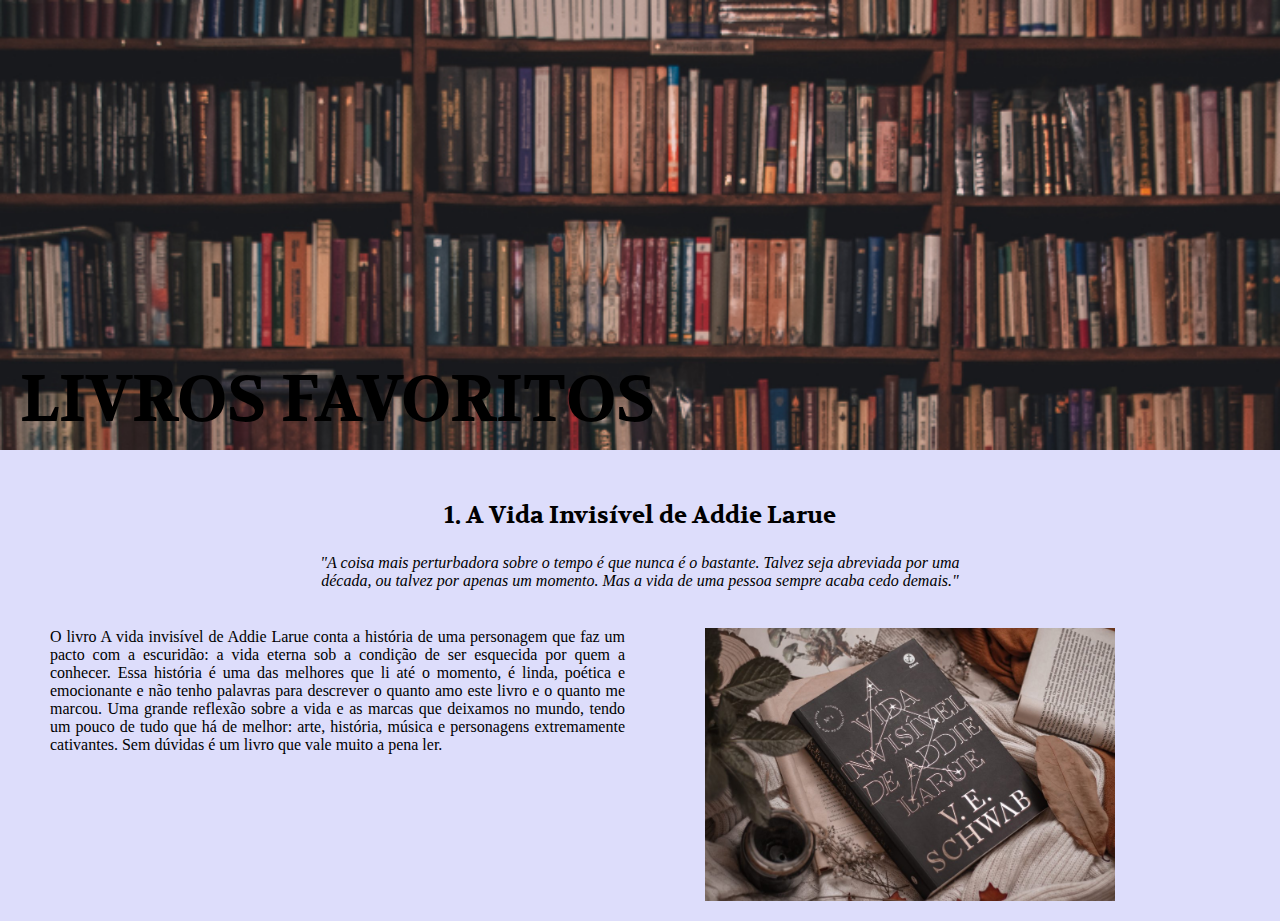
==== livros.html @ ccfc277c "Create livros.html" ====
<!DOCTYPE html>
<html>
<head>
    <meta charset='utf-8'>
    <meta http-equiv='X-UA-Compatible' content='IE=edge'>
    <title>Livros</title>
    <meta name='viewport' content='width=device-width, initial-scale=1'>
    <link rel='stylesheet' type='text/css' media='screen' href='style.css'>
    <script src='main.js'></script>
</head>
<body>

    <div class="parallax">
        <main>
            <section class=" module parallax imagem-2">
                <h1>Livros Favoritos</h1>
            </section>
        </main>
    </div>

    <h2>1. A Vida Invisível de Addie Larue</h2>
    <br>
    <p class="frase">"A coisa mais perturbadora sobre o tempo é que nunca é o bastante. Talvez seja abreviada por uma década, ou talvez por apenas um momento. Mas a vida de uma pessoa sempre acaba cedo demais."</p>
    <br>

    <div class="container">
        <div class="descrição">
            <p>O livro A vida invisível de Addie Larue conta a história de uma personagem que faz um pacto com a escuridão: a vida eterna sob a condição de ser esquecida por quem a conhecer.
                Essa história é uma das melhores que li até o momento, é linda, poética e emocionante e não tenho palavras para descrever o quanto amo este livro e o quanto me marcou. Uma grande reflexão sobre a vida e as marcas que deixamos no mundo, tendo um pouco de tudo que há de melhor: arte, história, música e personagens extremamente cativantes. Sem dúvidas é um livro que vale muito a pena ler.
            </p>
        </div>
        <div class="imagem">
            <img src="Addie.jpeg" alt="Imagem">
        </div>
    </div>
    
</body>
</html>
---- style.css ----
@import url('https://fonts.googleapis.com/css2?family=Cormorant:ital,wght@0,300..700;1,300..700&family=Ovo&family=Volkhov:ital,wght@0,400;0,700;1,400;1,700&display=swap');

*{
    margin: 0;
    padding: 0;
    box-sizing: border-box;
}

body{
    
    background-color: rgb(221, 221, 251);
    word-wrap: break-word;
    overflow-wrap: break-word;
}


.parallax{
    width: 100%;
}

main{
    display: block;
    background-color:  white;
}

.container{
    margin: 0 auto;
    padding: 0 300px;
}

section.module h1{
    color: rgb(0, 0, 0);
    font-family: "Volkhov", serif;
    font-size: 65px;
    font-weight: 1100;
    text-transform: uppercase;
    position: absolute;
    top: 80%;
    margin-left: 20px;
}

h3{
    color: rgb(0, 0, 0);
    font-family: "Volkhov", serif;
    margin-bottom: 25px;
    font-weight: 900;
    font-size: 30px;
}

h2{
    color: rgb(0, 0, 0);
    font-family: "Volkhov", serif;
    text-align: center;
    padding-top: 50px;
    padding-bottom: 5px;
}

section.module.texto{
    text-align: center;
    padding: 40px 0;
    background-color: rgb(221, 221, 251);
}

section.module.parallax{
    display: flex;
    height: 50vh !important;
    width: 100%;
    position: relative;
    overflow: hidden;
    background-position: 50% 50%;
    background-repeat: no-repeat;
    background-attachment: fixed;
    background-size: cover;
}

section.module.imagem{
    background-image: url(https://getwallpapers.com/wallpaper/full/6/f/8/907079-van-gogh-wallpaper-1920x1080-for-phone.jpg);
}

section.module.imagem-2{
    background-image: url(livro.png);
}

.menu{
    text-align: center;
    padding: 10px;
    background-color: rgb(210, 210, 235);
    border-radius: 4px;
    text-decoration: none;
    color: rgb(0, 0, 0);
}

.menu:hover{
    background-color: rgb(172, 172, 248);
    color: rgb(0, 0, 0);
}

.frase{
    font-style: italic;
    text-align: center;
    margin: 0 auto;
    padding: 0 300px;
}

.container {
    display: flex;
    width: 100%;
    padding: 20px 0 20px 0;
  }

.descrição{
    flex: 1;
    padding-left: 50px;
    text-align: justify;
}

.imagem {
    flex: 1;
    display: flex;
    padding-left: 80px;
  }
  
  .imagem img {
    width: 80%;
    height: auto;
    padding-right: 50px;

  }
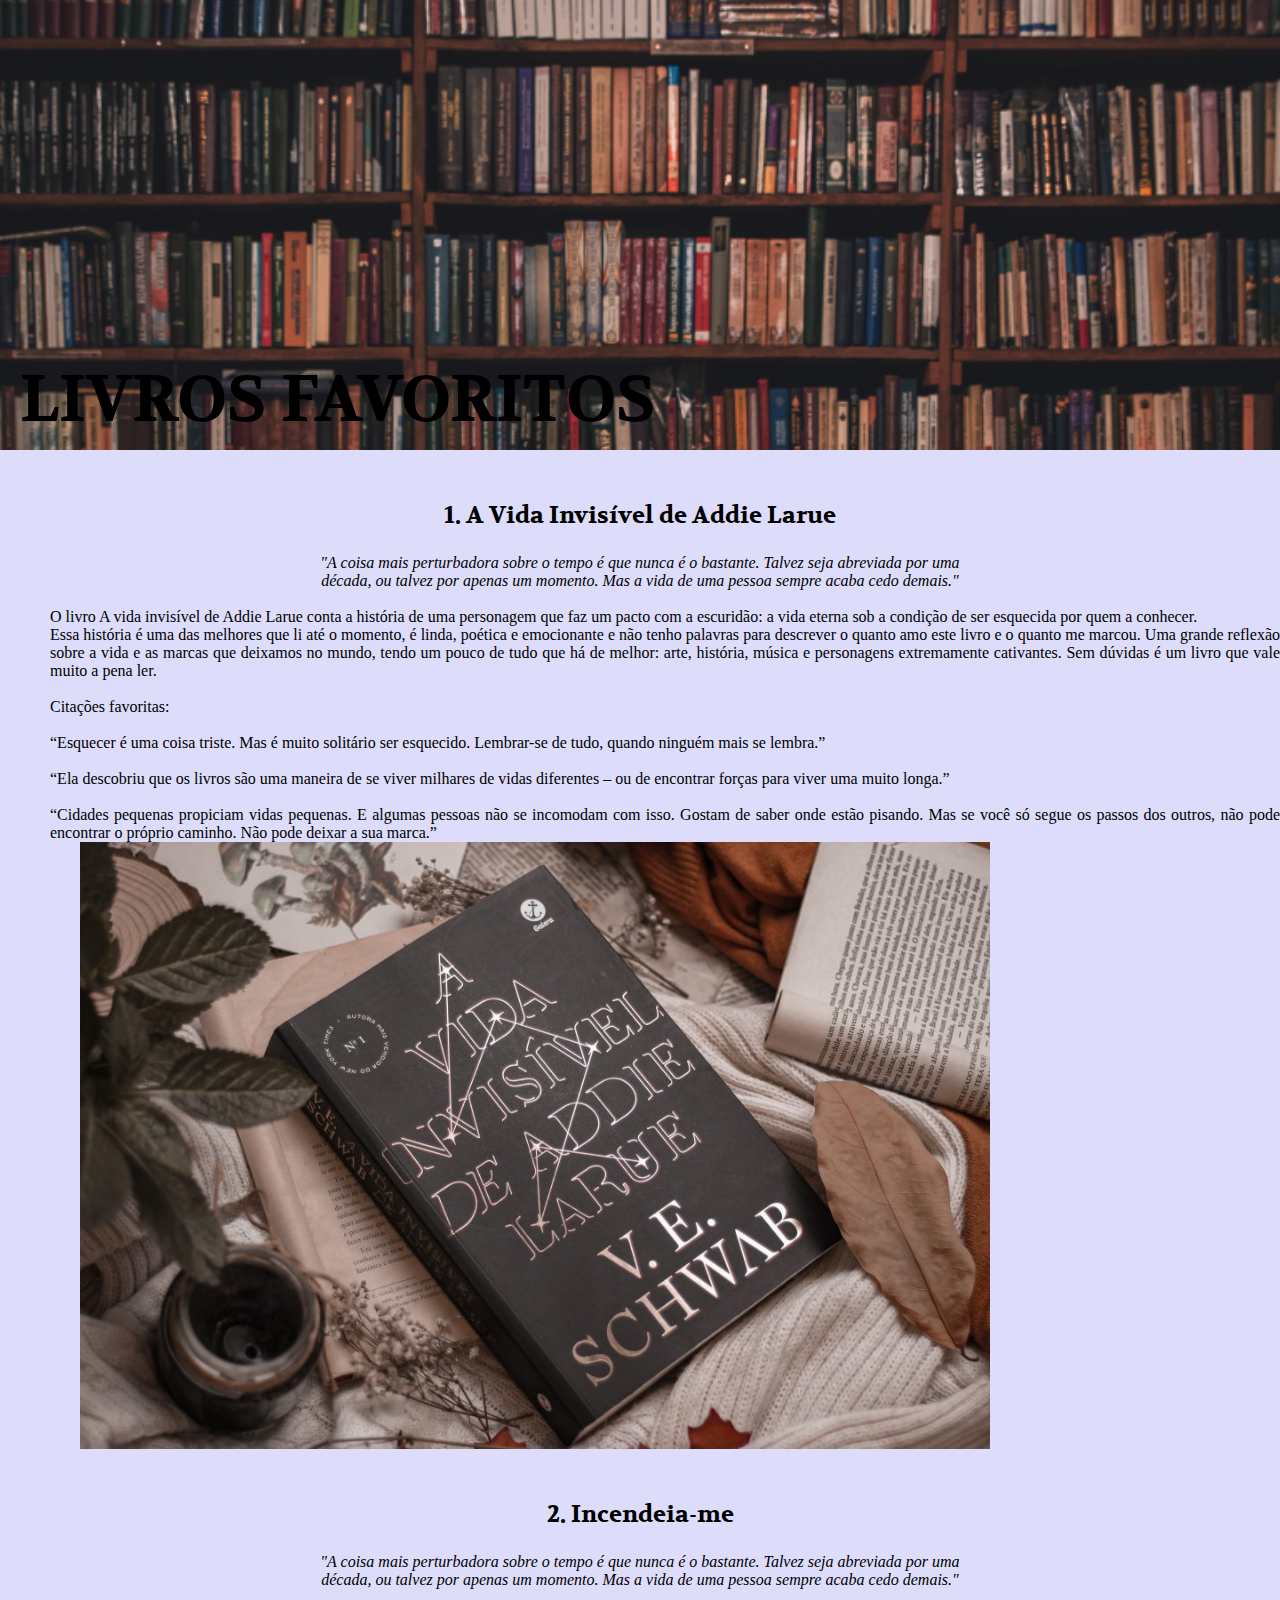
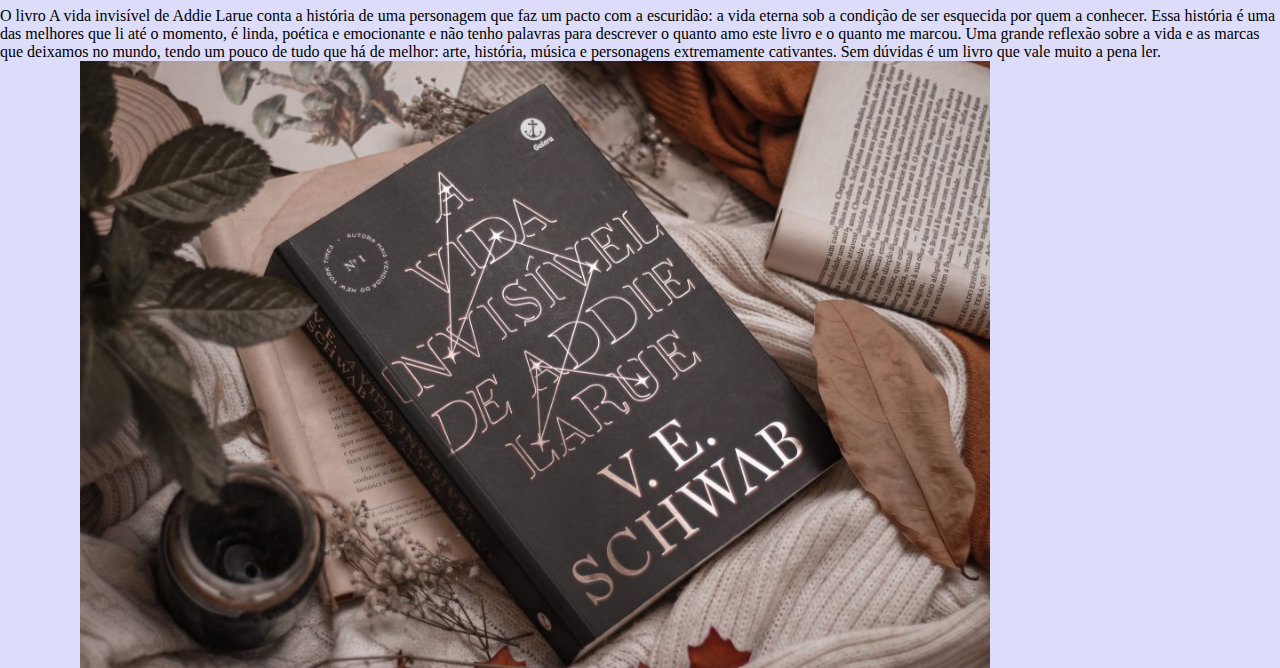
==== commit a732ad8f: "Update livros.html" ====
--- a/livros.html
+++ b/livros.html
@@ -7,8 +7,9 @@
     <meta name='viewport' content='width=device-width, initial-scale=1'>
     <link rel='stylesheet' type='text/css' media='screen' href='style.css'>
     <script src='main.js'></script>
+
 </head>
-<body>
+<body class="livro">
 
     <div class="parallax">
         <main>
@@ -23,8 +24,36 @@
     <p class="frase">"A coisa mais perturbadora sobre o tempo é que nunca é o bastante. Talvez seja abreviada por uma década, ou talvez por apenas um momento. Mas a vida de uma pessoa sempre acaba cedo demais."</p>
     <br>
 
-    <div class="container">
+    <div class="container-1">
         <div class="descrição">
+            <p>O livro A vida invisível de Addie Larue conta a história de uma personagem que faz um pacto com a escuridão: a vida eterna sob a condição de ser esquecida por quem a conhecer.<br>
+                Essa história é uma das melhores que li até o momento, é linda, poética e emocionante e não tenho palavras para descrever o quanto amo este livro e o quanto me marcou. Uma grande reflexão sobre a vida e as marcas que deixamos no mundo, tendo um pouco de tudo que há de melhor: arte, história, música e personagens extremamente cativantes. Sem dúvidas é um livro que vale muito a pena ler.
+            </p>
+            <br>
+            <p>Citações favoritas:</p>
+            <br>
+            <p class="frase-2">“Esquecer é uma coisa triste. Mas é muito solitário ser esquecido. Lembrar-se de tudo, quando ninguém mais se lembra.”
+            </p>
+            <br>
+            <p class="frase-3"> “Ela descobriu que os livros são uma maneira de se viver milhares de vidas diferentes – ou de encontrar forças para viver uma muito longa.”
+            </p>
+            <br>
+            <p class="frase-4"> “Cidades pequenas propiciam vidas pequenas. E algumas pessoas não se incomodam com isso. Gostam de saber onde estão pisando. Mas se você só segue os passos dos outros, não pode encontrar o próprio caminho. Não pode deixar a sua marca.”
+            </p>
+
+        </div>
+        <div class="imagem">
+            <img src="Addie.jpeg" alt="Imagem">
+        </div>
+    </div>
+
+    <h2>2. Incendeia-me</h2>
+    <br>
+    <p class="frase">"A coisa mais perturbadora sobre o tempo é que nunca é o bastante. Talvez seja abreviada por uma década, ou talvez por apenas um momento. Mas a vida de uma pessoa sempre acaba cedo demais."</p>
+    <br>
+
+    <div class="container-1">
+        <div class="descrição-2">
             <p>O livro A vida invisível de Addie Larue conta a história de uma personagem que faz um pacto com a escuridão: a vida eterna sob a condição de ser esquecida por quem a conhecer.
                 Essa história é uma das melhores que li até o momento, é linda, poética e emocionante e não tenho palavras para descrever o quanto amo este livro e o quanto me marcou. Uma grande reflexão sobre a vida e as marcas que deixamos no mundo, tendo um pouco de tudo que há de melhor: arte, história, música e personagens extremamente cativantes. Sem dúvidas é um livro que vale muito a pena ler.
             </p>
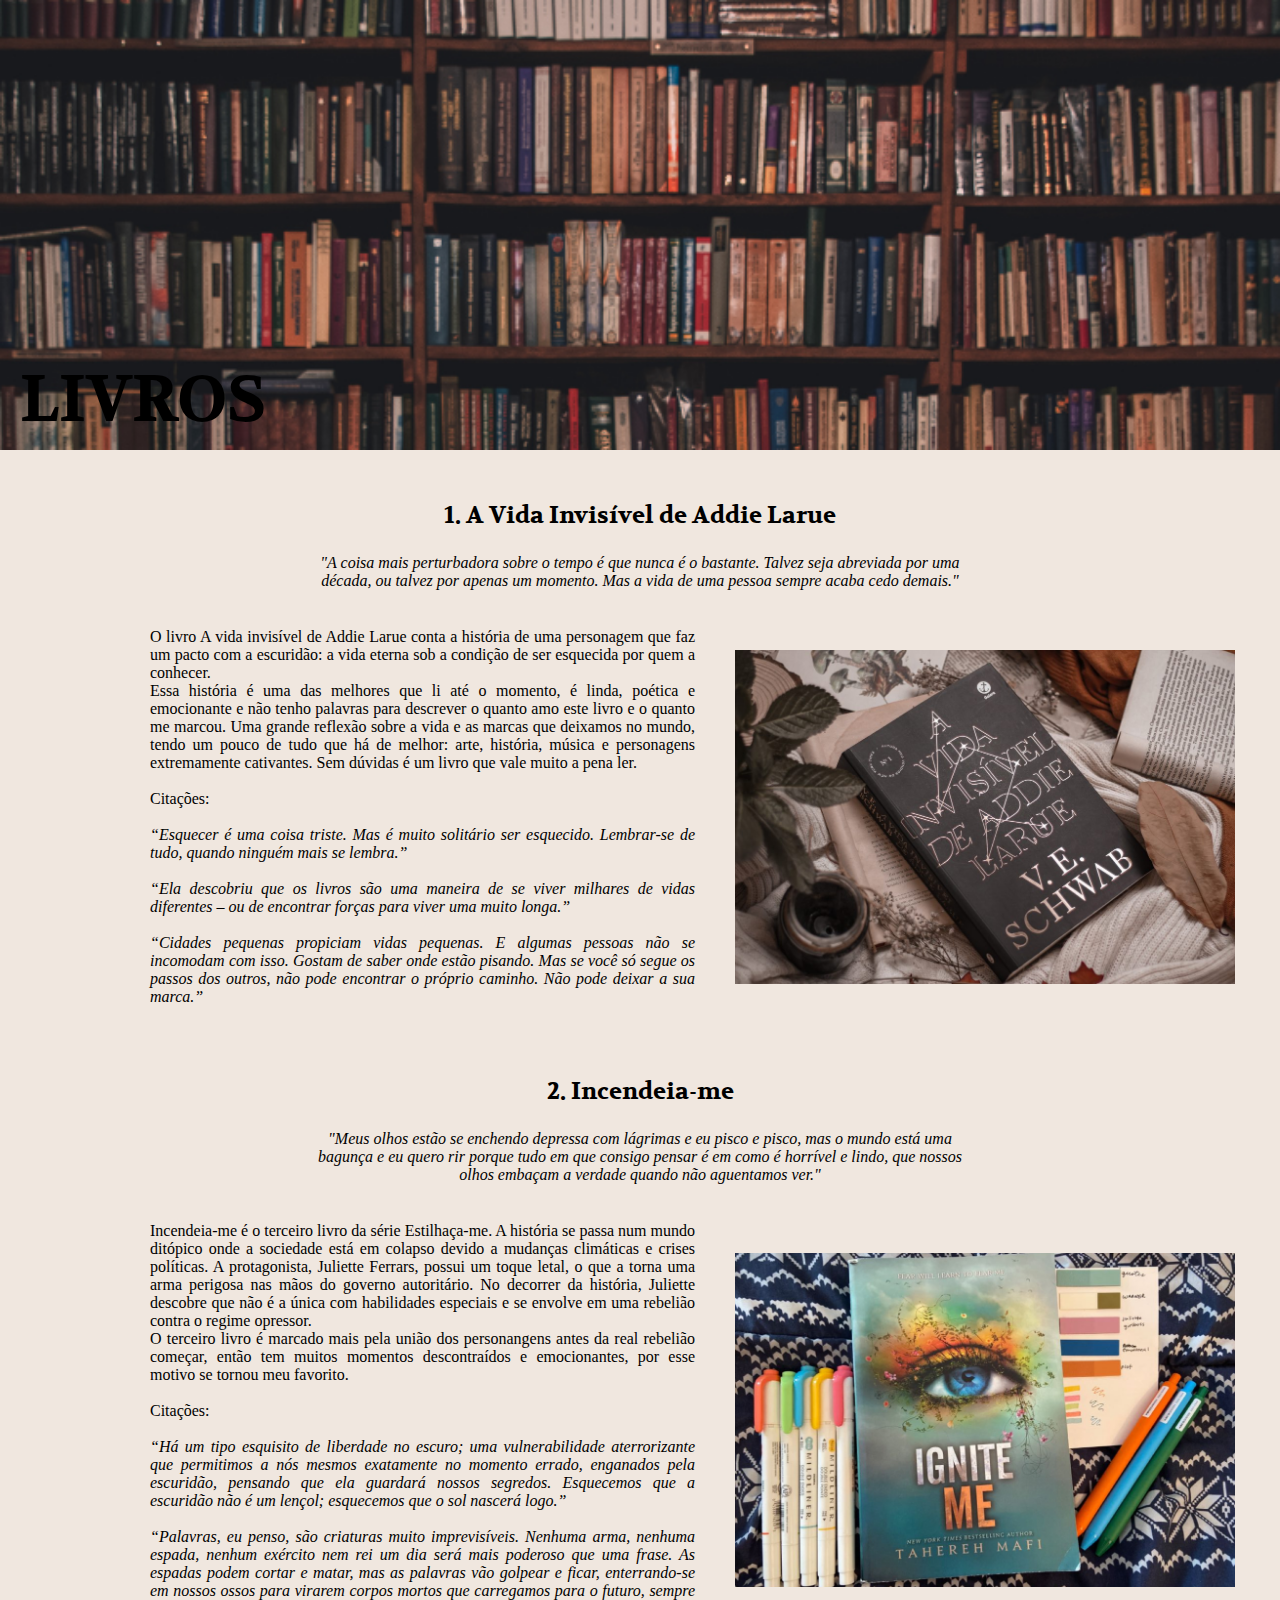
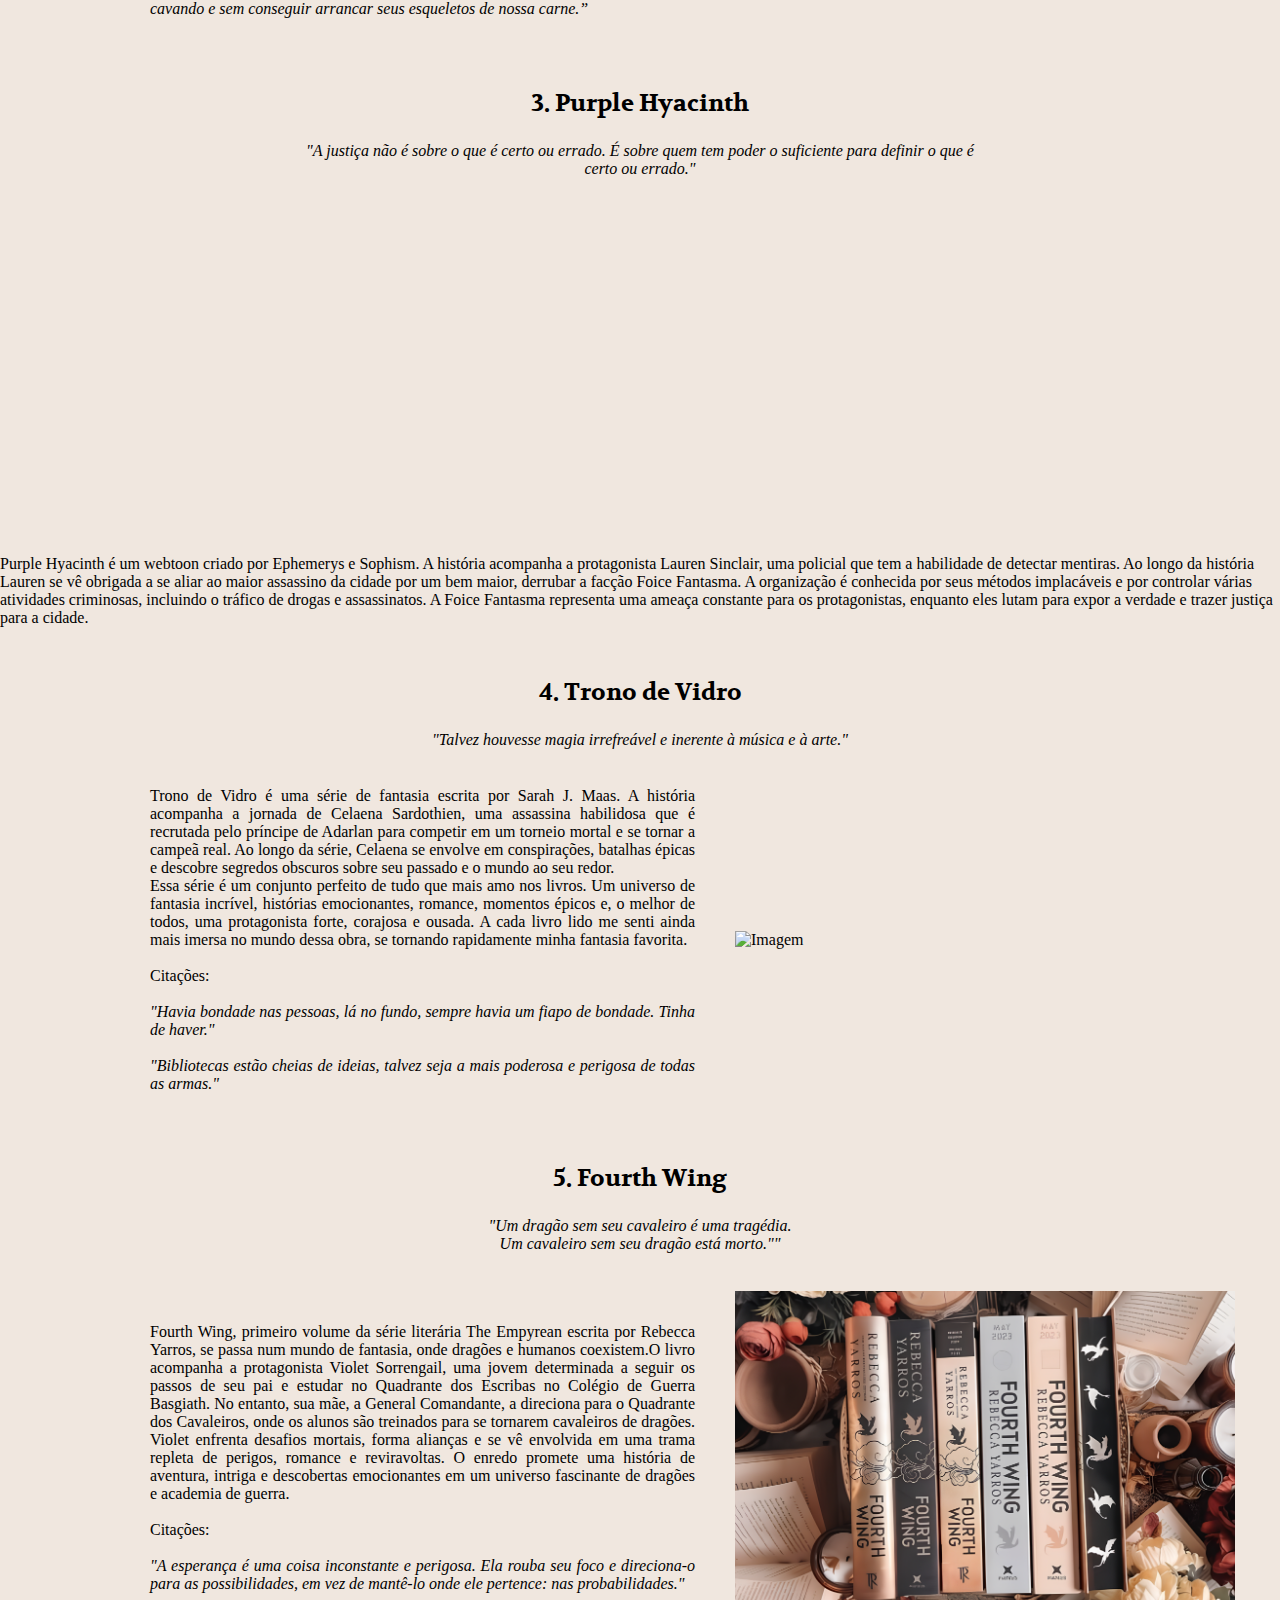
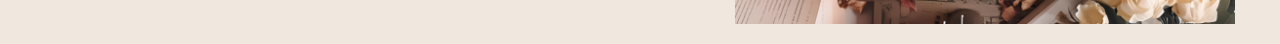
==== commit 7b921598: "Update livros.html" ====
--- a/livros.html
+++ b/livros.html
@@ -1,5 +1,5 @@
 <!DOCTYPE html>
-<html>
+<html lang="pt-br">
 <head>
     <meta charset='utf-8'>
     <meta http-equiv='X-UA-Compatible' content='IE=edge'>
@@ -14,7 +14,7 @@
     <div class="parallax">
         <main>
             <section class=" module parallax imagem-2">
-                <h1>Livros Favoritos</h1>
+                <h1 class="livros">Livros</h1>
             </section>
         </main>
     </div>
@@ -30,7 +30,7 @@
                 Essa história é uma das melhores que li até o momento, é linda, poética e emocionante e não tenho palavras para descrever o quanto amo este livro e o quanto me marcou. Uma grande reflexão sobre a vida e as marcas que deixamos no mundo, tendo um pouco de tudo que há de melhor: arte, história, música e personagens extremamente cativantes. Sem dúvidas é um livro que vale muito a pena ler.
             </p>
             <br>
-            <p>Citações favoritas:</p>
+            <p>Citações:</p>
             <br>
             <p class="frase-2">“Esquecer é uma coisa triste. Mas é muito solitário ser esquecido. Lembrar-se de tudo, quando ninguém mais se lembra.”
             </p>
@@ -49,19 +49,93 @@
 
     <h2>2. Incendeia-me</h2>
     <br>
-    <p class="frase">"A coisa mais perturbadora sobre o tempo é que nunca é o bastante. Talvez seja abreviada por uma década, ou talvez por apenas um momento. Mas a vida de uma pessoa sempre acaba cedo demais."</p>
+    <p class="frase">"Meus olhos estão se enchendo depressa com lágrimas e eu pisco e pisco, mas o mundo está uma bagunça e eu quero rir porque tudo em que consigo pensar é em como é horrível e lindo, que nossos olhos embaçam a verdade quando não aguentamos ver."
+    </p>
     <br>
 
     <div class="container-1">
-        <div class="descrição-2">
-            <p>O livro A vida invisível de Addie Larue conta a história de uma personagem que faz um pacto com a escuridão: a vida eterna sob a condição de ser esquecida por quem a conhecer.
-                Essa história é uma das melhores que li até o momento, é linda, poética e emocionante e não tenho palavras para descrever o quanto amo este livro e o quanto me marcou. Uma grande reflexão sobre a vida e as marcas que deixamos no mundo, tendo um pouco de tudo que há de melhor: arte, história, música e personagens extremamente cativantes. Sem dúvidas é um livro que vale muito a pena ler.
+        <div class="descrição">
+            <p>Incendeia-me é o terceiro livro da série Estilhaça-me. A história se passa num mundo ditópico onde a sociedade está em colapso devido a mudanças climáticas e crises políticas. A protagonista, Juliette Ferrars, possui um toque letal, o que a torna uma arma perigosa nas mãos do governo autoritário. No decorrer da história, Juliette descobre que não é a única com habilidades especiais e se envolve em uma rebelião contra o regime opressor.<br>
+            O terceiro livro é marcado mais pela união dos personangens antes da real rebelião começar, então tem muitos momentos descontraídos e emocionantes, por esse motivo se tornou meu favorito.
+            </p>
+            <br>
+            <p>Citações:</p>
+            <br>
+            <p class="frase-2">“Há um tipo esquisito de liberdade no escuro; uma vulnerabilidade aterrorizante que permitimos a nós mesmos exatamente no momento errado, enganados pela escuridão, pensando que ela guardará nossos segredos. Esquecemos que a escuridão não é um lençol; esquecemos que o sol nascerá logo.”
+            </p>
+            <br>
+            <p class="frase-3"> “Palavras, eu penso, são criaturas muito imprevisíveis. Nenhuma arma, nenhuma espada, nenhum exército nem rei um dia será mais poderoso que uma frase. As espadas podem cortar e matar, mas as palavras vão golpear e ficar, enterrando-se em nossos ossos para virarem corpos mortos que carregamos para o futuro, sempre cavando e sem conseguir arrancar seus esqueletos de nossa carne.”
             </p>
         </div>
         <div class="imagem">
-            <img src="Addie.jpeg" alt="Imagem">
+            <img src="ignite-me.png" alt="Imagem">
         </div>
     </div>
+
+    <h2>3. Purple Hyacinth</h2>
+    <br>
+    <p class="frase">"A justiça não é sobre o que é certo ou errado. É sobre quem tem poder o suficiente para definir o que é certo ou errado."</p>
+    <br>
+
+    <div class="container-1">
+        <div class="descrição">
+            <iframe width="560" height="315" src="https://www.youtube.com/embed/mQ2fa_i603E?si=VXP2EticSk4YD9vb" title="YouTube video player" frameborder="0" allow="accelerometer; autoplay; clipboard-write; encrypted-media; gyroscope; picture-in-picture; web-share" referrerpolicy="strict-origin-when-cross-origin" allowfullscreen></iframe>
+        </div>
+        <div class="imagem">
+            <iframe width="560" height="315" src="https://www.youtube.com/embed/gFncXg0zwuU?si=hygKs400mqqyo3b3" title="YouTube video player" frameborder="0" allow="accelerometer; autoplay; clipboard-write; encrypted-media; gyroscope; picture-in-picture; web-share" referrerpolicy="strict-origin-when-cross-origin" allowfullscreen></iframe>
+        </div>
+
+        <br>
+    </div>
+
+    <p class="livro-3">Purple Hyacinth é um webtoon criado por Ephemerys e Sophism. A história acompanha a protagonista Lauren Sinclair, uma policial que tem a habilidade de detectar mentiras. Ao longo da história Lauren se vê obrigada a se aliar ao maior assassino da cidade por um bem maior, derrubar a facção Foice Fantasma. A organização é conhecida por seus métodos implacáveis e por controlar várias atividades criminosas, incluindo o tráfico de drogas e assassinatos. A Foice Fantasma representa uma ameaça constante para os protagonistas, enquanto eles lutam para expor a verdade e trazer justiça para a cidade.</p>
     
+    <h2>4. Trono de Vidro</h2>
+    <br>
+    <p class="frase">"Talvez houvesse magia irrefreável e inerente à música e à arte."</p>
+    <br>
+
+    <div class="container-1">
+        <div class="descrição">
+            <p>Trono de Vidro é uma série de fantasia escrita por Sarah J. Maas. A história acompanha a jornada de Celaena Sardothien, uma assassina habilidosa que é recrutada pelo príncipe de Adarlan para competir em um torneio mortal e se tornar a campeã real. Ao longo da série, Celaena se envolve em conspirações, batalhas épicas e descobre segredos obscuros sobre seu passado e o mundo ao seu redor.<br>
+            Essa série é um conjunto perfeito de tudo que mais amo nos livros. Um universo de fantasia incrível, histórias emocionantes, romance, momentos épicos e, o melhor de todos, uma protagonista forte, corajosa e ousada. A cada livro lido me senti ainda mais imersa no mundo dessa obra, se tornando rapidamente minha fantasia favorita.
+            </p>
+            <br>
+            <p>Citações:</p>
+            <br>
+            <p class="frase-2">"Havia bondade nas pessoas, lá no fundo, sempre havia um fiapo de bondade. Tinha de haver."
+            </p>
+            <br>
+            <p class="frase-3"> "Bibliotecas estão cheias de ideias, talvez seja a mais poderosa e perigosa de todas as armas."
+            </p>
+        </div>
+        <div class="imagem">
+            <img src="TOG.png" alt="Imagem">
+        </div>
+    </div>
+
+    <h2>5. Fourth Wing</h2>
+    <br>
+    <p class="frase">"Um dragão sem seu cavaleiro é uma tragédia.<br>
+        Um cavaleiro sem seu dragão está morto.""
+    </p>
+    <br>
+
+    <div class="container-1">
+        <div class="descrição">
+            <p>Fourth Wing, primeiro volume da série literária The Empyrean escrita por Rebecca Yarros, se passa num mundo de fantasia, onde dragões e humanos coexistem.O livro acompanha a protagonista Violet Sorrengail, uma jovem determinada a seguir os passos de seu pai e estudar no Quadrante dos Escribas no Colégio de Guerra Basgiath. No entanto, sua mãe, a General Comandante, a direciona para o Quadrante dos Cavaleiros, onde os alunos são treinados para se tornarem cavaleiros de dragões. Violet enfrenta desafios mortais, forma alianças e se vê envolvida em uma trama repleta de perigos, romance e reviravoltas. O enredo promete uma história de aventura, intriga e descobertas emocionantes em um universo fascinante de dragões e academia de guerra.
+            </p>
+            <br>
+            <p>Citações:</p>
+            <br>
+            <p class="frase-2">"A esperança é uma coisa inconstante e perigosa. Ela rouba seu foco e direciona-o para as possibilidades, em vez de mantê-lo onde ele pertence: nas probabilidades."
+            </p>
+        </div>
+        <div class="imagem">
+            <img src="FourthWing.png" alt="Imagem">
+        </div>
+    </div>
+
 </body>
-</html>+</html>
+
--- a/style.css
+++ b/style.css
@@ -8,9 +8,13 @@
 
 body{
     
-    background-color: rgb(221, 221, 251);
+    background-color: rgb(205, 205, 247);
     word-wrap: break-word;
     overflow-wrap: break-word;
+}
+
+.livro{
+    background-color: rgb(240, 231, 223);
 }
 
 
@@ -29,7 +33,7 @@
 }
 
 section.module h1{
-    color: rgb(0, 0, 0);
+    color: rgb(0,0,0);
     font-family: "Volkhov", serif;
     font-size: 65px;
     font-weight: 1100;
@@ -40,7 +44,7 @@
 }
 
 h3{
-    color: rgb(0, 0, 0);
+    color: rgb(12, 12, 66);
     font-family: "Volkhov", serif;
     margin-bottom: 25px;
     font-weight: 900;
@@ -58,7 +62,7 @@
 section.module.texto{
     text-align: center;
     padding: 40px 0;
-    background-color: rgb(221, 221, 251);
+    background-color: rgb(205, 205, 247);
 }
 
 section.module.parallax{
@@ -82,17 +86,16 @@
 }
 
 .menu{
-    text-align: center;
     padding: 10px;
-    background-color: rgb(210, 210, 235);
+    background-color: rgb(195, 195, 242);
     border-radius: 4px;
     text-decoration: none;
-    color: rgb(0, 0, 0);
+    color: rgb(12, 12, 66);
 }
 
-.menu:hover{
-    background-color: rgb(172, 172, 248);
-    color: rgb(0, 0, 0);
+menu:hover{
+    background-color: rgb(12, 12, 66);
+    color: rgb(195, 195, 242);
 }
 
 .frase{
@@ -102,27 +105,47 @@
     padding: 0 300px;
 }
 
-.container {
+.frase-2{
+    font-style: italic;
+    text-align: justify;
+}
+
+.frase-3{
+    font-style: italic;
+    text-align: justify;
+}
+
+.frase-4{
+    font-style: italic;
+    text-align: justify;
+}
+
+.container-1 {
     display: flex;
     width: 100%;
-    padding: 20px 0 20px 0;
+    justify-content: space-between;
+    align-items: center;
+    padding: 20px;
+    padding-left: 80px;
   }
 
 .descrição{
     flex: 1;
-    padding-left: 50px;
+    padding-left: 70px;
+    padding-right: 20px;
     text-align: justify;
+    align-items: center;
 }
 
 .imagem {
     flex: 1;
     display: flex;
-    padding-left: 80px;
   }
   
   .imagem img {
-    width: 80%;
-    height: auto;
-    padding-right: 50px;
+    width: 500px;
+    float: right;
+    margin-left: 20px;
+  }
 
-  }+  
